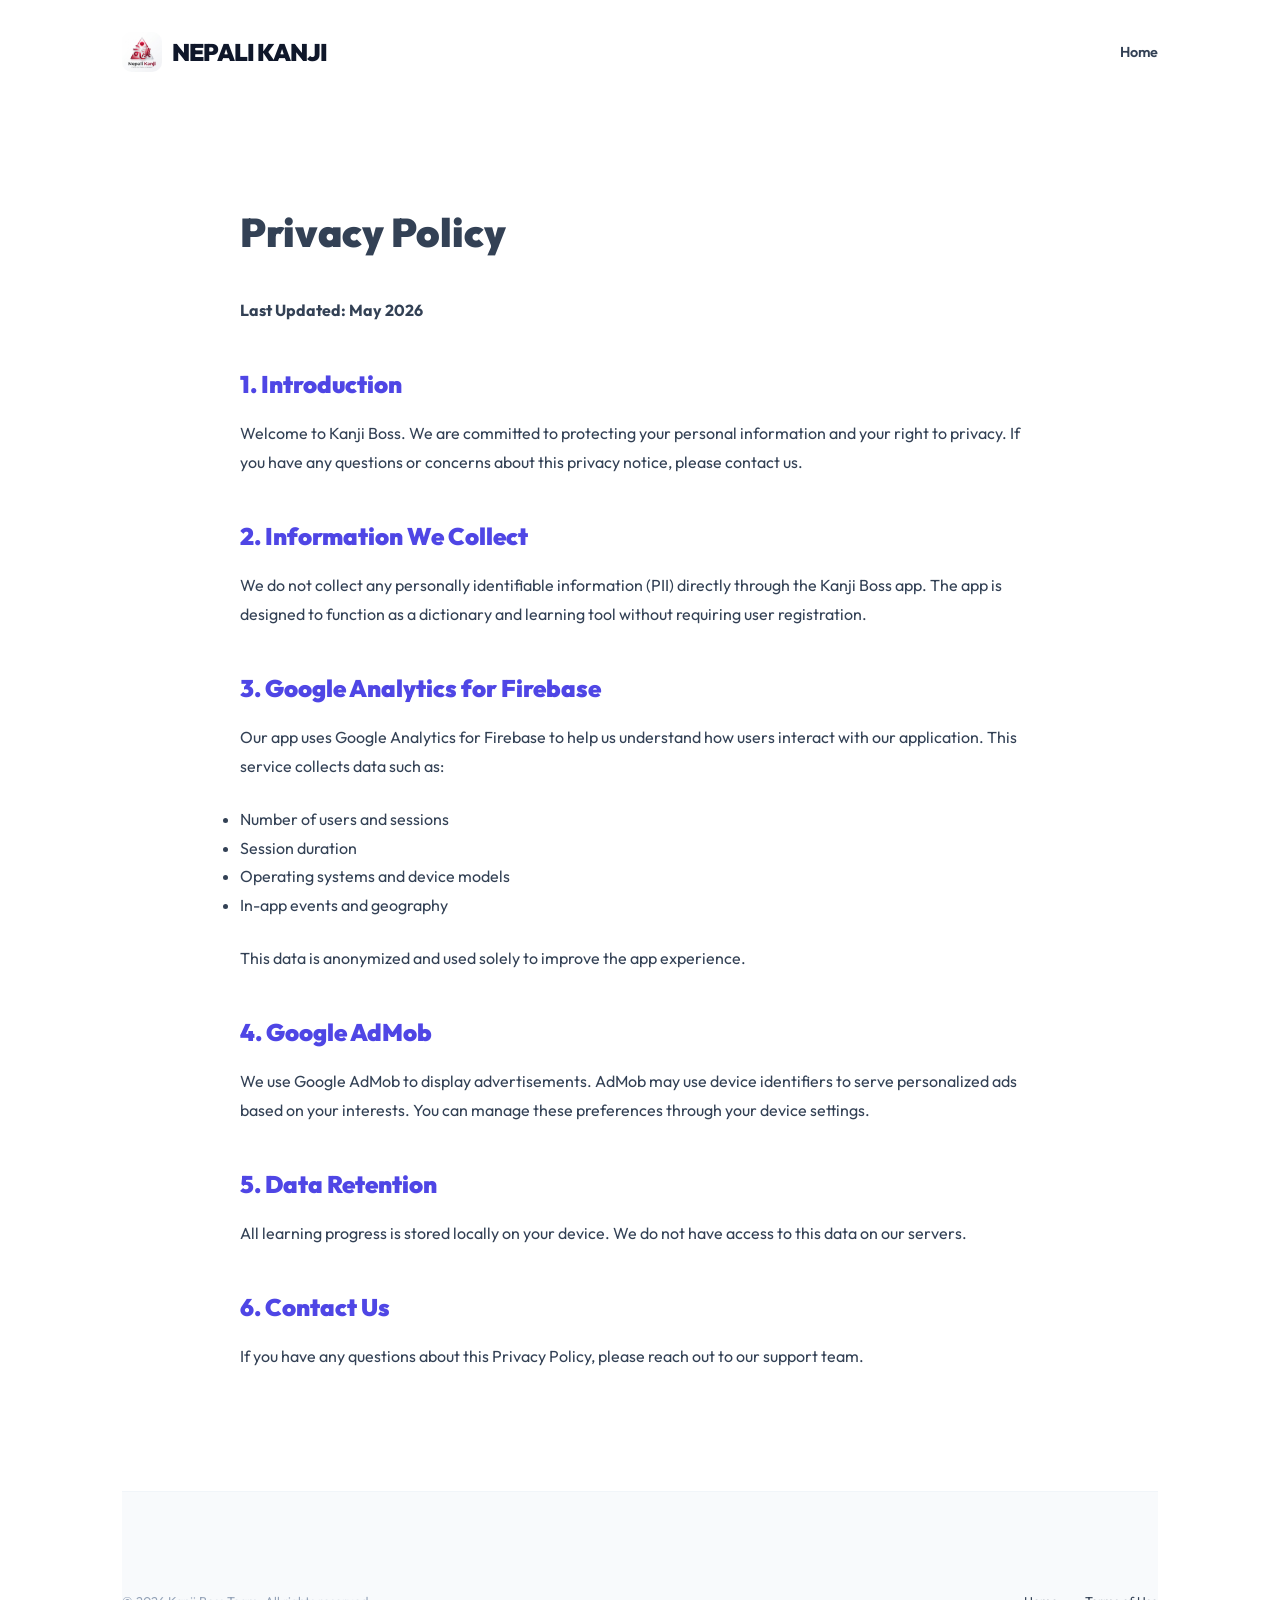
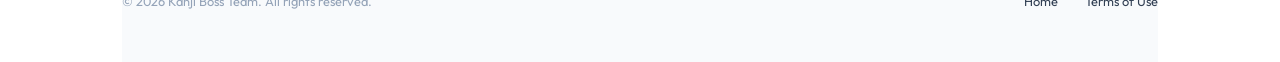
==== privacy.html @ 3126e60e "Add files via upload" ====
<!DOCTYPE html>
<html lang="en">
<head>
    <meta charset="UTF-8">
    <meta name="viewport" content="width=device-width, initial-scale=1.0">
    <title>Privacy Policy | Kanji Boss</title>
    <link rel="preconnect" href="https://fonts.googleapis.com">
    <link rel="preconnect" href="https://fonts.gstatic.com" crossorigin>
    <link href="https://fonts.googleapis.com/css2?family=Outfit:wght@100..900&display=swap" rel="stylesheet">
    <link rel="stylesheet" href="style.css">
</head>
<body>
    <div class="container">
        <header>
            <div class="logo">
                <a href="index.html" style="text-decoration: none; color: inherit; display: flex; align-items: center; gap: 10px;">
                    <img src="assets/images/logo.png" alt="Kanji Boss Logo">
                    <span>NEPALI KANJI</span>
                </a>
            </div>
            <nav>
                <a href="index.html">Home</a>
            </nav>
        </header>

        <section class="legal-content">
            <h1>Privacy Policy</h1>
            <p><strong>Last Updated: May 2026</strong></p>

            <h2>1. Introduction</h2>
            <p>Welcome to Kanji Boss. We are committed to protecting your personal information and your right to privacy. If you have any questions or concerns about this privacy notice, please contact us.</p>

            <h2>2. Information We Collect</h2>
            <p>We do not collect any personally identifiable information (PII) directly through the Kanji Boss app. The app is designed to function as a dictionary and learning tool without requiring user registration.</p>

            <h2>3. Google Analytics for Firebase</h2>
            <p>Our app uses Google Analytics for Firebase to help us understand how users interact with our application. This service collects data such as:</p>
            <ul>
                <li>Number of users and sessions</li>
                <li>Session duration</li>
                <li>Operating systems and device models</li>
                <li>In-app events and geography</li>
            </ul>
            <p>This data is anonymized and used solely to improve the app experience.</p>

            <h2>4. Google AdMob</h2>
            <p>We use Google AdMob to display advertisements. AdMob may use device identifiers to serve personalized ads based on your interests. You can manage these preferences through your device settings.</p>

            <h2>5. Data Retention</h2>
            <p>All learning progress is stored locally on your device. We do not have access to this data on our servers.</p>

            <h2>6. Contact Us</h2>
            <p>If you have any questions about this Privacy Policy, please reach out to our support team.</p>
        </section>

        <footer>
            <div class="footer-content">
                <div class="copyright">© <span id="year"></span> Kanji Boss Team. All rights reserved.</div>
                <div class="footer-links">
                    <a href="index.html">Home</a>
                    <a href="terms.html">Terms of Use</a>
                </div>
            </div>
        </footer>
    </div>
    <script>
        document.getElementById('year').textContent = new Date().getFullYear();
    </script>
</body>
</html>
---- style.css ----
:root {
    --primary: #4F46E5;
    --primary-hover: #4338CA;
    --slate-50: #F8FAFC;
    --slate-100: #F1F5F9;
    --slate-800: #1E293B;
    --slate-900: #0F172A;
    --text-main: #334155;
    --white: #FFFFFF;
}

* {
    margin: 0;
    padding: 0;
    box-sizing: border-box;
}

body {
    font-family: 'Outfit', sans-serif;
    line-height: 1.6;
    color: var(--text-main);
    background-color: var(--white);
    overflow-x: hidden;
}

.container {
    max-width: 1100px;
    margin: 0 auto;
    padding: 0 2rem;
}

/* Header */
header {
    padding: 2rem 0;
    display: flex;
    justify-content: space-between;
    align-items: center;
}

.logo {
    font-weight: 900;
    font-size: 1.5rem;
    color: var(--slate-900);
    letter-spacing: -1px;
    display: flex;
    align-items: center;
    gap: 10px;
}

.logo img {
    height: 40px;
    border-radius: 10px;
}

nav a {
    text-decoration: none;
    color: var(--text-main);
    font-weight: 600;
    margin-left: 2rem;
    font-size: 0.9rem;
    transition: color 0.2s;
}

nav a:hover {
    color: var(--primary);
}

/* Hero Section */
.hero {
    padding: 8rem 0;
    text-align: center;
    background: radial-gradient(circle at top right, #EEF2FF, transparent);
}

.hero h1 {
    font-size: 4rem;
    font-weight: 900;
    color: var(--slate-900);
    line-height: 1.1;
    margin-bottom: 1.5rem;
    letter-spacing: -2px;
}

.hero p {
    font-size: 1.25rem;
    color: var(--text-main);
    max-width: 600px;
    margin: 0 auto 2.5rem;
}

.btn {
    display: inline-block;
    background-color: var(--primary);
    color: var(--white);
    padding: 1rem 2.5rem;
    border-radius: 50px;
    text-decoration: none;
    font-weight: 800;
    transition: transform 0.2s, background-color 0.2s;
    box-shadow: 0 10px 20px rgba(79, 70, 229, 0.2);
}

.btn:hover {
    background-color: var(--primary-hover);
    transform: translateY(-2px);
}

/* Hero Image */
.hero-image {
    margin-top: 4rem;
    position: relative;
    max-width: 900px;
    margin-left: auto;
    margin-right: auto;
}

.hero-image img {
    width: 100%;
    height: auto;
    border-radius: 24px;
    box-shadow: 0 30px 60px rgba(0, 0, 0, 0.12);
    border: 1px solid rgba(255, 255, 255, 0.3);
}

/* Features */
.features {
    padding: 6rem 0;
    display: grid;
    grid-template-columns: repeat(auto-fit, minmax(300px, 1fr));
    gap: 2rem;
}

.feature-card {
    padding: 3rem;
    background: var(--slate-50);
    border-radius: 32px;
    border: 1px solid var(--slate-100);
}

.feature-card h3 {
    font-weight: 900;
    margin-bottom: 1rem;
    color: var(--slate-900);
}

/* Footer */
footer {
    padding: 6rem 0 3rem;
    background-color: var(--slate-50);
    border-top: 1px solid var(--slate-100);
}

.footer-content {
    display: flex;
    justify-content: space-between;
    align-items: center;
    flex-wrap: wrap;
    gap: 2rem;
}

.footer-links a {
    text-decoration: none;
    color: var(--text-main);
    font-size: 0.8rem;
    margin-left: 1.5rem;
}

.copyright {
    font-size: 0.8rem;
    color: #94A3B8;
}

/* Legal Pages */
.legal-content {
    padding: 6rem 0;
    max-width: 800px;
    margin: 0 auto;
}

.legal-content h1 {
    font-size: 2.5rem;
    font-weight: 900;
    margin-bottom: 2rem;
}

.legal-content h2 {
    font-size: 1.5rem;
    font-weight: 900;
    margin: 2.5rem 0 1rem;
    color: var(--primary);
}

.legal-content p, .legal-content ul {
    margin-bottom: 1.5rem;
    line-height: 1.8;
}

@media (max-width: 768px) {
    .hero h1 { font-size: 2.5rem; }
    .hero p { font-size: 1rem; }
    header { flex-direction: column; gap: 1rem; }
    nav a { margin: 0 1rem; }
}
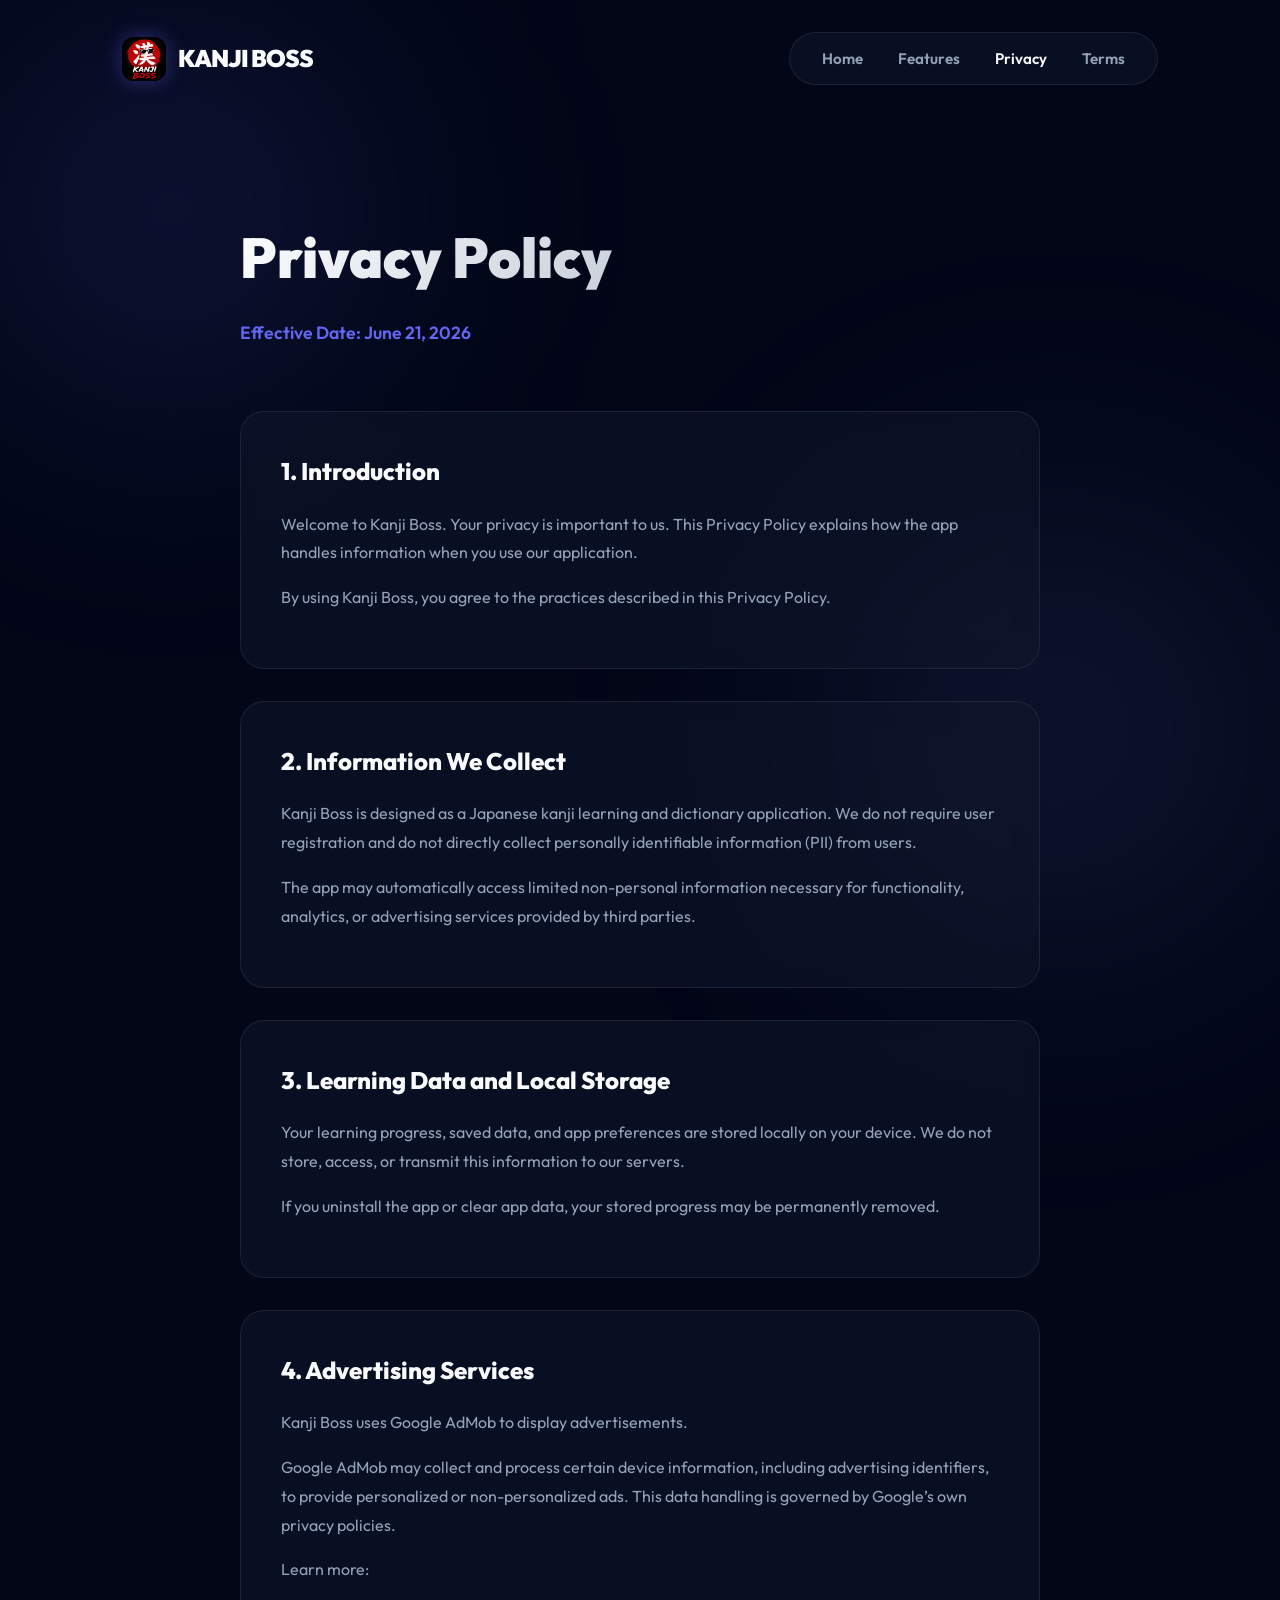
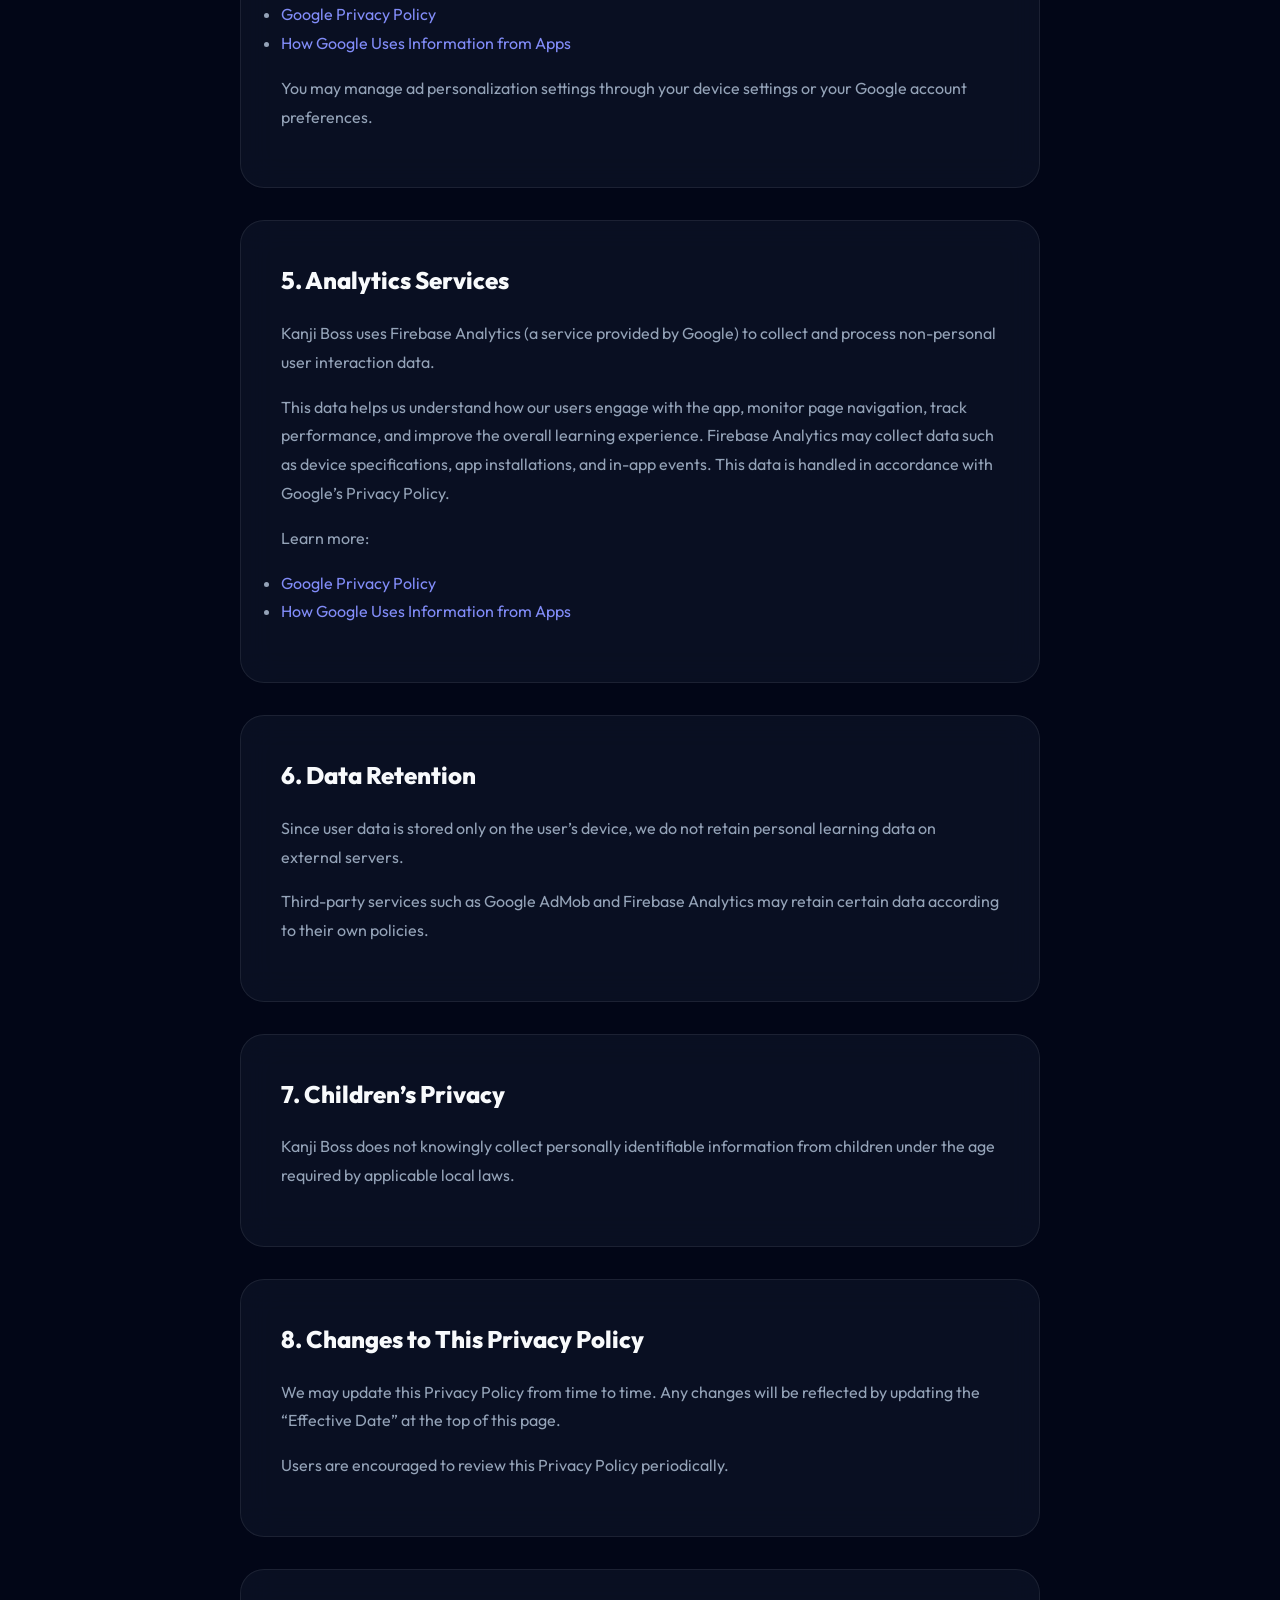
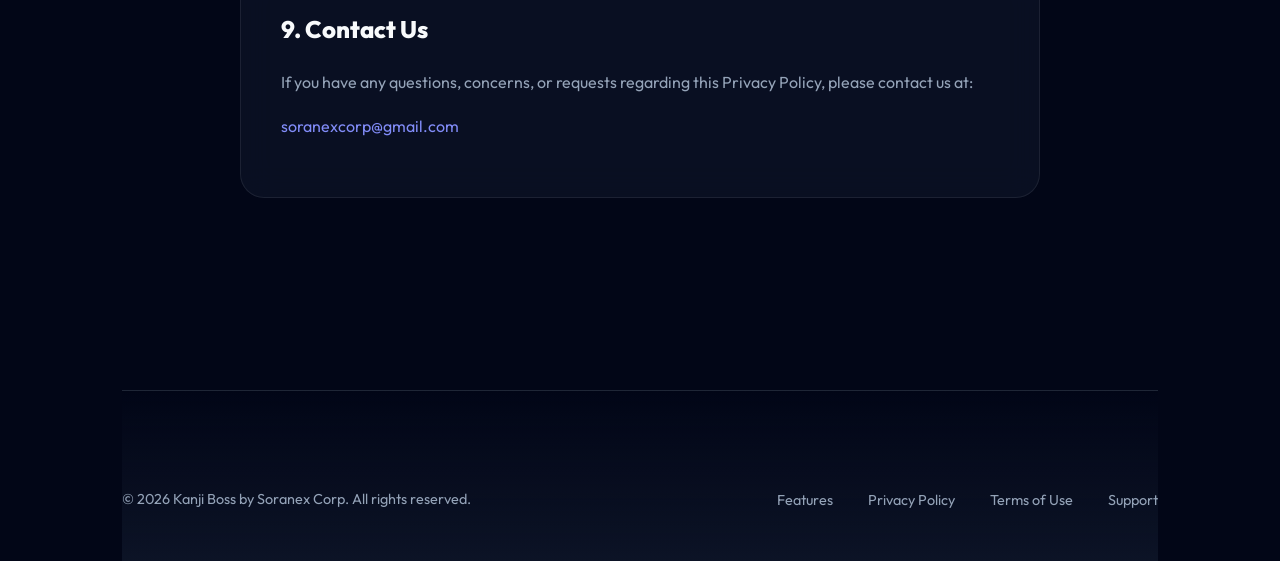
==== commit dfca1b74: "Add files via upload" ====
--- a/privacy.html
+++ b/privacy.html
@@ -6,59 +6,101 @@
     <title>Privacy Policy | Kanji Boss</title>
     <link rel="preconnect" href="https://fonts.googleapis.com">
     <link rel="preconnect" href="https://fonts.gstatic.com" crossorigin>
-    <link href="https://fonts.googleapis.com/css2?family=Outfit:wght@100..900&display=swap" rel="stylesheet">
+    <link href="https://fonts.googleapis.com/css2?family=Outfit:wght@300;400;600;800;900&display=swap" rel="stylesheet">
     <link rel="stylesheet" href="style.css">
 </head>
 <body>
     <div class="container">
         <header>
             <div class="logo">
-                <a href="index.html" style="text-decoration: none; color: inherit; display: flex; align-items: center; gap: 10px;">
-                    <img src="assets/images/logo.png" alt="Kanji Boss Logo">
-                    <span>NEPALI KANJI</span>
-                </a>
+                <img src="assets/images/logo.png" alt="Kanji Boss Logo">
+                <span>KANJI BOSS</span>
             </div>
             <nav>
                 <a href="index.html">Home</a>
+                <a href="index.html#features">Features</a>
+                <a href="privacy.html" class="active">Privacy</a>
+                <a href="terms.html">Terms</a>
             </nav>
         </header>
 
-        <section class="legal-content">
+        <main class="legal-content">
             <h1>Privacy Policy</h1>
-            <p><strong>Last Updated: May 2026</strong></p>
+            <div class="legal-meta">Effective Date: June 21, 2026</div>
 
-            <h2>1. Introduction</h2>
-            <p>Welcome to Kanji Boss. We are committed to protecting your personal information and your right to privacy. If you have any questions or concerns about this privacy notice, please contact us.</p>
+            <section class="legal-section">
+                <h2>1. Introduction</h2>
+                <p>Welcome to Kanji Boss. Your privacy is important to us. This Privacy Policy explains how the app handles information when you use our application.</p>
+                <p>By using Kanji Boss, you agree to the practices described in this Privacy Policy.</p>
+            </section>
 
-            <h2>2. Information We Collect</h2>
-            <p>We do not collect any personally identifiable information (PII) directly through the Kanji Boss app. The app is designed to function as a dictionary and learning tool without requiring user registration.</p>
+            <section class="legal-section">
+                <h2>2. Information We Collect</h2>
+                <p>Kanji Boss is designed as a Japanese kanji learning and dictionary application. We do not require user registration and do not directly collect personally identifiable information (PII) from users.</p>
+                <p>The app may automatically access limited non-personal information necessary for functionality, analytics, or advertising services provided by third parties.</p>
+            </section>
 
-            <h2>3. Google Analytics for Firebase</h2>
-            <p>Our app uses Google Analytics for Firebase to help us understand how users interact with our application. This service collects data such as:</p>
-            <ul>
-                <li>Number of users and sessions</li>
-                <li>Session duration</li>
-                <li>Operating systems and device models</li>
-                <li>In-app events and geography</li>
-            </ul>
-            <p>This data is anonymized and used solely to improve the app experience.</p>
+            <section class="legal-section">
+                <h2>3. Learning Data and Local Storage</h2>
+                <p>Your learning progress, saved data, and app preferences are stored locally on your device. We do not store, access, or transmit this information to our servers.</p>
+                <p>If you uninstall the app or clear app data, your stored progress may be permanently removed.</p>
+            </section>
 
-            <h2>4. Google AdMob</h2>
-            <p>We use Google AdMob to display advertisements. AdMob may use device identifiers to serve personalized ads based on your interests. You can manage these preferences through your device settings.</p>
+            <section class="legal-section">
+                <h2>4. Advertising Services</h2>
+                <p>Kanji Boss uses Google AdMob to display advertisements.</p>
+                <p>Google AdMob may collect and process certain device information, including advertising identifiers, to provide personalized or non-personalized ads. This data handling is governed by Google’s own privacy policies.</p>
+                <p>Learn more:</p>
+                <ul>
+                    <li><a href="https://policies.google.com/privacy" target="_blank">Google Privacy Policy</a></li>
+                    <li><a href="https://policies.google.com/technologies/partner-sites" target="_blank">How Google Uses Information from Apps</a></li>
+                </ul>
+                <p>You may manage ad personalization settings through your device settings or your Google account preferences.</p>
+            </section>
 
-            <h2>5. Data Retention</h2>
-            <p>All learning progress is stored locally on your device. We do not have access to this data on our servers.</p>
+            <section class="legal-section">
+                <h2>5. Analytics Services</h2>
+                <p>Kanji Boss uses Firebase Analytics (a service provided by Google) to collect and process non-personal user interaction data.</p>
+                <p>This data helps us understand how our users engage with the app, monitor page navigation, track performance, and improve the overall learning experience. Firebase Analytics may collect data such as device specifications, app installations, and in-app events. This data is handled in accordance with Google’s Privacy Policy.</p>
+                <p>Learn more:</p>
+                <ul>
+                    <li><a href="https://policies.google.com/privacy" target="_blank">Google Privacy Policy</a></li>
+                    <li><a href="https://policies.google.com/technologies/partner-sites" target="_blank">How Google Uses Information from Apps</a></li>
+                </ul>
+            </section>
 
-            <h2>6. Contact Us</h2>
-            <p>If you have any questions about this Privacy Policy, please reach out to our support team.</p>
-        </section>
+            <section class="legal-section">
+                <h2>6. Data Retention</h2>
+                <p>Since user data is stored only on the user’s device, we do not retain personal learning data on external servers.</p>
+                <p>Third-party services such as Google AdMob and Firebase Analytics may retain certain data according to their own policies.</p>
+            </section>
+
+            <section class="legal-section">
+                <h2>7. Children’s Privacy</h2>
+                <p>Kanji Boss does not knowingly collect personally identifiable information from children under the age required by applicable local laws.</p>
+            </section>
+
+            <section class="legal-section">
+                <h2>8. Changes to This Privacy Policy</h2>
+                <p>We may update this Privacy Policy from time to time. Any changes will be reflected by updating the “Effective Date” at the top of this page.</p>
+                <p>Users are encouraged to review this Privacy Policy periodically.</p>
+            </section>
+
+            <section class="legal-section">
+                <h2>9. Contact Us</h2>
+                <p>If you have any questions, concerns, or requests regarding this Privacy Policy, please contact us at:</p>
+                <p><a href="mailto:soranexcorp@gmail.com">soranexcorp@gmail.com</a></p>
+            </section>
+        </main>
 
         <footer>
             <div class="footer-content">
-                <div class="copyright">© <span id="year"></span> Kanji Boss Team. All rights reserved.</div>
+                <div class="copyright">© <span id="year"></span> Kanji Boss by Soranex Corp. All rights reserved.</div>
                 <div class="footer-links">
-                    <a href="index.html">Home</a>
+                    <a href="index.html#features">Features</a>
+                    <a href="privacy.html">Privacy Policy</a>
                     <a href="terms.html">Terms of Use</a>
+                    <a href="mailto:soranexcorp@gmail.com">Support</a>
                 </div>
             </div>
         </footer>
--- a/style.css
+++ b/style.css
@@ -1,12 +1,15 @@
+@import url('https://fonts.googleapis.com/css2?family=Outfit:wght@300;400;600;800;900&display=swap');
+
 :root {
-    --primary: #4F46E5;
-    --primary-hover: #4338CA;
-    --slate-50: #F8FAFC;
-    --slate-100: #F1F5F9;
-    --slate-800: #1E293B;
-    --slate-900: #0F172A;
-    --text-main: #334155;
-    --white: #FFFFFF;
+    --bg-dark: #020617; /* Very deep slate */
+    --primary: #6366F1; /* Indigo */
+    --primary-glow: rgba(99, 102, 241, 0.5);
+    --secondary: #818CF8;
+    --text-main: #F8FAFC;
+    --text-muted: #94A3B8;
+    
+    --glass-bg: rgba(15, 23, 42, 0.6);
+    --glass-border: rgba(255, 255, 255, 0.08);
 }
 
 * {
@@ -19,8 +22,34 @@
     font-family: 'Outfit', sans-serif;
     line-height: 1.6;
     color: var(--text-main);
-    background-color: var(--white);
+    background-color: var(--bg-dark);
     overflow-x: hidden;
+    position: relative;
+}
+
+/* Background gradient blobs for modern feel */
+body::before, body::after {
+    content: '';
+    position: fixed;
+    border-radius: 50%;
+    filter: blur(120px);
+    z-index: -1;
+}
+
+body::before {
+    top: -10%;
+    left: -10%;
+    width: 600px;
+    height: 600px;
+    background: radial-gradient(circle, rgba(99,102,241,0.2) 0%, rgba(2,6,23,0) 70%);
+}
+
+body::after {
+    bottom: -20%;
+    right: -10%;
+    width: 700px;
+    height: 700px;
+    background: radial-gradient(circle, rgba(129,140,248,0.15) 0%, rgba(2,6,23,0) 70%);
 }
 
 .container {
@@ -40,114 +69,155 @@
 .logo {
     font-weight: 900;
     font-size: 1.5rem;
-    color: var(--slate-900);
+    color: var(--text-main);
     letter-spacing: -1px;
     display: flex;
     align-items: center;
-    gap: 10px;
+    gap: 12px;
 }
 
 .logo img {
-    height: 40px;
-    border-radius: 10px;
+    height: 44px;
+    border-radius: 12px;
+    box-shadow: 0 0 20px rgba(99, 102, 241, 0.4);
+}
+
+nav {
+    background: var(--glass-bg);
+    backdrop-filter: blur(12px);
+    -webkit-backdrop-filter: blur(12px);
+    padding: 0.8rem 2rem;
+    border-radius: 50px;
+    border: 1px solid var(--glass-border);
 }
 
 nav a {
     text-decoration: none;
-    color: var(--text-main);
+    color: var(--text-muted);
     font-weight: 600;
     margin-left: 2rem;
-    font-size: 0.9rem;
-    transition: color 0.2s;
-}
-
-nav a:hover {
-    color: var(--primary);
+    font-size: 0.95rem;
+    transition: color 0.3s ease;
+}
+
+nav a:first-child {
+    margin-left: 0;
+}
+
+nav a:hover, nav a.active {
+    color: var(--text-main);
 }
 
 /* Hero Section */
 .hero {
     padding: 8rem 0;
     text-align: center;
-    background: radial-gradient(circle at top right, #EEF2FF, transparent);
+    position: relative;
 }
 
 .hero h1 {
-    font-size: 4rem;
+    font-size: 5rem;
     font-weight: 900;
-    color: var(--slate-900);
+    color: var(--text-main);
     line-height: 1.1;
     margin-bottom: 1.5rem;
     letter-spacing: -2px;
+    background: linear-gradient(135deg, #FFFFFF 0%, #94A3B8 100%);
+    -webkit-background-clip: text;
+    -webkit-text-fill-color: transparent;
 }
 
 .hero p {
     font-size: 1.25rem;
-    color: var(--text-main);
+    color: var(--text-muted);
     max-width: 600px;
-    margin: 0 auto 2.5rem;
+    margin: 0 auto 3rem;
 }
 
 .btn {
     display: inline-block;
-    background-color: var(--primary);
-    color: var(--white);
-    padding: 1rem 2.5rem;
+    background: linear-gradient(135deg, var(--primary) 0%, var(--secondary) 100%);
+    color: #FFFFFF;
+    padding: 1.2rem 3rem;
     border-radius: 50px;
     text-decoration: none;
     font-weight: 800;
-    transition: transform 0.2s, background-color 0.2s;
-    box-shadow: 0 10px 20px rgba(79, 70, 229, 0.2);
+    font-size: 1.1rem;
+    transition: all 0.3s cubic-bezier(0.25, 0.8, 0.25, 1);
+    box-shadow: 0 10px 30px var(--primary-glow);
+    border: 1px solid rgba(255,255,255,0.1);
 }
 
 .btn:hover {
-    background-color: var(--primary-hover);
-    transform: translateY(-2px);
-}
-
-/* Hero Image */
+    transform: translateY(-3px) scale(1.02);
+    box-shadow: 0 15px 40px rgba(99, 102, 241, 0.6);
+}
+
+/* Hero Image Floating Animation */
+@keyframes float {
+    0% { transform: translateY(0px); }
+    50% { transform: translateY(-20px); }
+    100% { transform: translateY(0px); }
+}
+
 .hero-image {
-    margin-top: 4rem;
+    margin-top: 5rem;
     position: relative;
     max-width: 900px;
     margin-left: auto;
     margin-right: auto;
+    animation: float 6s ease-in-out infinite;
 }
 
 .hero-image img {
     width: 100%;
     height: auto;
     border-radius: 24px;
-    box-shadow: 0 30px 60px rgba(0, 0, 0, 0.12);
-    border: 1px solid rgba(255, 255, 255, 0.3);
+    box-shadow: 0 30px 60px rgba(0, 0, 0, 0.5);
+    border: 1px solid var(--glass-border);
 }
 
 /* Features */
 .features {
-    padding: 6rem 0;
+    padding: 8rem 0;
     display: grid;
     grid-template-columns: repeat(auto-fit, minmax(300px, 1fr));
-    gap: 2rem;
+    gap: 2.5rem;
 }
 
 .feature-card {
     padding: 3rem;
-    background: var(--slate-50);
+    background: var(--glass-bg);
+    backdrop-filter: blur(16px);
+    -webkit-backdrop-filter: blur(16px);
     border-radius: 32px;
-    border: 1px solid var(--slate-100);
+    border: 1px solid var(--glass-border);
+    transition: transform 0.4s ease, border-color 0.4s ease;
+}
+
+.feature-card:hover {
+    transform: translateY(-10px);
+    border-color: rgba(99, 102, 241, 0.4);
+    box-shadow: 0 20px 40px rgba(0,0,0,0.3), inset 0 0 20px rgba(99, 102, 241, 0.05);
 }
 
 .feature-card h3 {
     font-weight: 900;
+    font-size: 1.5rem;
     margin-bottom: 1rem;
-    color: var(--slate-900);
+    color: var(--text-main);
+}
+
+.feature-card p {
+    color: var(--text-muted);
 }
 
 /* Footer */
 footer {
     padding: 6rem 0 3rem;
-    background-color: var(--slate-50);
-    border-top: 1px solid var(--slate-100);
+    margin-top: 4rem;
+    background: linear-gradient(to top, rgba(15,23,42,0.8) 0%, transparent 100%);
+    border-top: 1px solid var(--glass-border);
 }
 
 .footer-content {
@@ -160,14 +230,19 @@
 
 .footer-links a {
     text-decoration: none;
-    color: var(--text-main);
-    font-size: 0.8rem;
-    margin-left: 1.5rem;
+    color: var(--text-muted);
+    font-size: 0.9rem;
+    margin-left: 2rem;
+    transition: color 0.2s;
+}
+
+.footer-links a:hover {
+    color: var(--text-main);
 }
 
 .copyright {
-    font-size: 0.8rem;
-    color: #94A3B8;
+    font-size: 0.9rem;
+    color: var(--text-muted);
 }
 
 /* Legal Pages */
@@ -178,26 +253,66 @@
 }
 
 .legal-content h1 {
-    font-size: 2.5rem;
+    font-size: 3.5rem;
     font-weight: 900;
+    margin-bottom: 1rem;
+    background: linear-gradient(135deg, #FFFFFF 0%, #94A3B8 100%);
+    -webkit-background-clip: text;
+    -webkit-text-fill-color: transparent;
+}
+
+.legal-meta {
+    color: var(--primary);
+    font-weight: 600;
+    margin-bottom: 4rem;
+    font-size: 1.1rem;
+}
+
+.legal-section {
+    background: var(--glass-bg);
+    backdrop-filter: blur(16px);
+    -webkit-backdrop-filter: blur(16px);
+    border-radius: 24px;
+    border: 1px solid var(--glass-border);
+    padding: 2.5rem;
     margin-bottom: 2rem;
-}
-
-.legal-content h2 {
+    transition: border-color 0.3s;
+}
+
+.legal-section:hover {
+    border-color: rgba(99, 102, 241, 0.3);
+}
+
+.legal-section h2 {
     font-size: 1.5rem;
-    font-weight: 900;
-    margin: 2.5rem 0 1rem;
-    color: var(--primary);
-}
-
-.legal-content p, .legal-content ul {
-    margin-bottom: 1.5rem;
+    font-weight: 800;
+    margin-bottom: 1.2rem;
+    color: var(--text-main);
+}
+
+.legal-section p, .legal-section ul {
+    color: var(--text-muted);
+    margin-bottom: 1rem;
     line-height: 1.8;
 }
 
+.legal-section a {
+    color: var(--secondary);
+    text-decoration: none;
+    transition: opacity 0.2s;
+}
+
+.legal-section a:hover {
+    opacity: 0.8;
+    text-decoration: underline;
+}
+
 @media (max-width: 768px) {
-    .hero h1 { font-size: 2.5rem; }
+    .hero h1 { font-size: 3rem; }
     .hero p { font-size: 1rem; }
-    header { flex-direction: column; gap: 1rem; }
-    nav a { margin: 0 1rem; }
-}
+    header { flex-direction: column; gap: 2rem; }
+    nav { width: 100%; display: flex; justify-content: space-between; padding: 1rem; }
+    nav a { margin-left: 0; }
+    .legal-content h1 { font-size: 2.5rem; }
+    .legal-section { padding: 1.5rem; }
+}
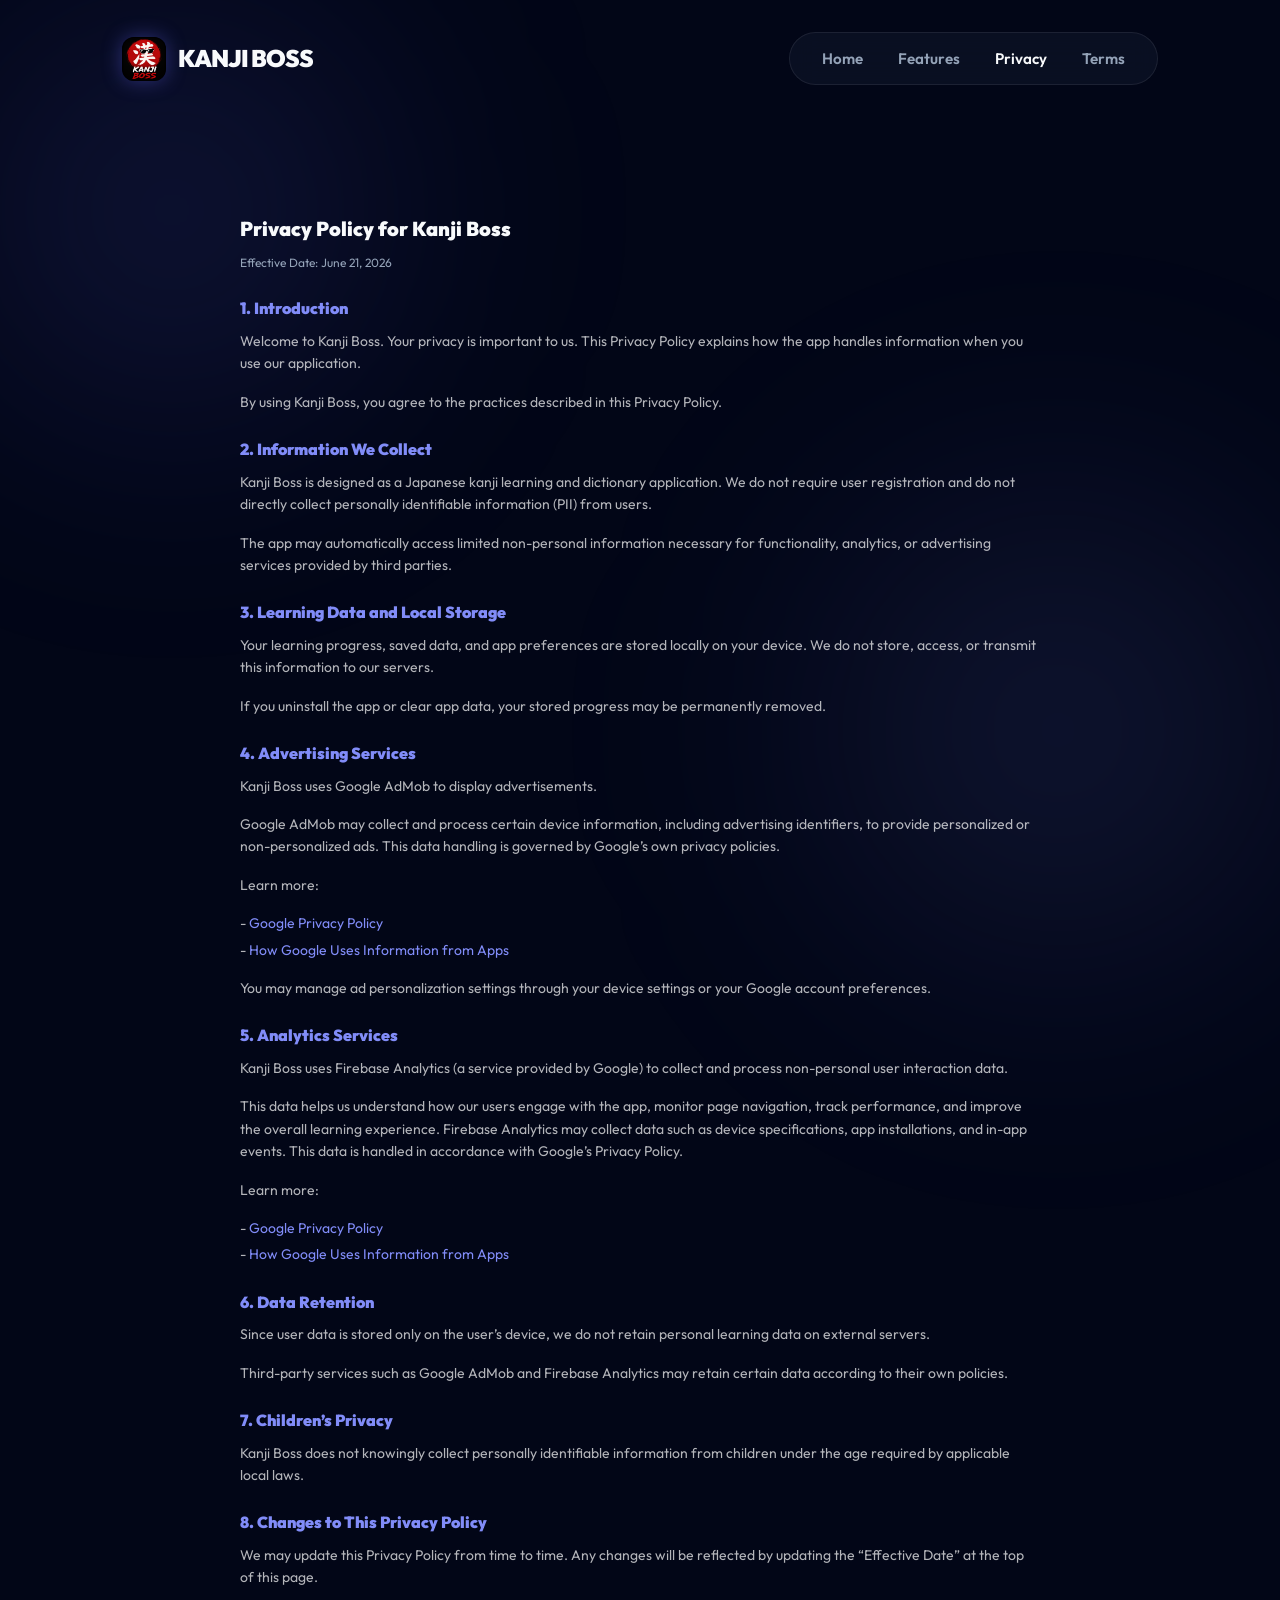
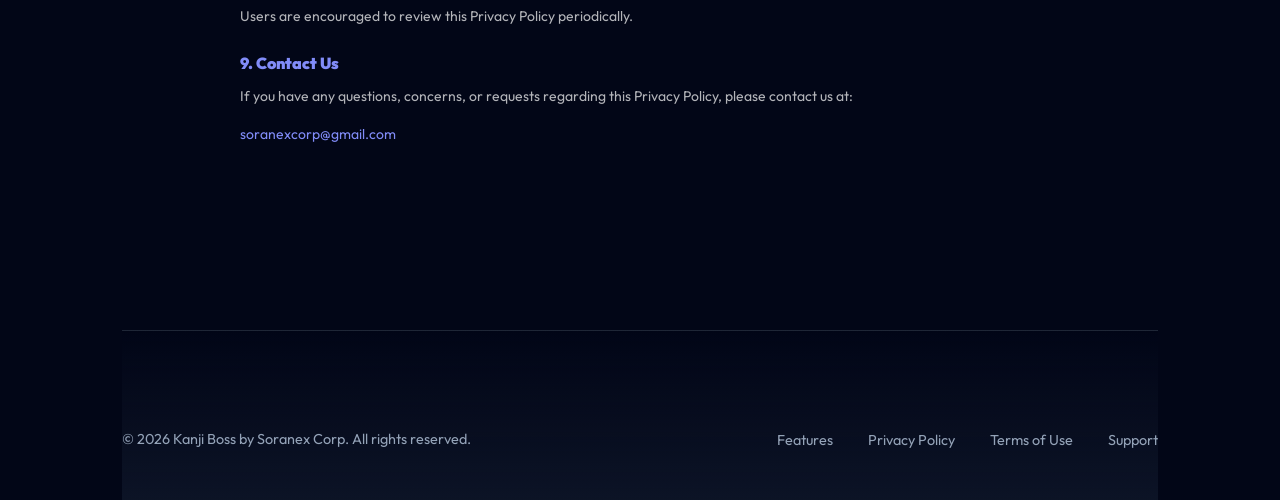
==== commit 141aac1f: "Add files via upload" ====
--- a/privacy.html
+++ b/privacy.html
@@ -25,7 +25,7 @@
         </header>
 
         <main class="legal-content">
-            <h1>Privacy Policy</h1>
+            <h1>Privacy Policy for Kanji Boss</h1>
             <div class="legal-meta">Effective Date: June 21, 2026</div>
 
             <section class="legal-section">
--- a/style.css
+++ b/style.css
@@ -245,7 +245,7 @@
     color: var(--text-muted);
 }
 
-/* Legal Pages */
+/* Legal Pages (Styled to match the Flutter App's exact layout) */
 .legal-content {
     padding: 6rem 0;
     max-width: 800px;
@@ -253,47 +253,46 @@
 }
 
 .legal-content h1 {
-    font-size: 3.5rem;
-    font-weight: 900;
-    margin-bottom: 1rem;
-    background: linear-gradient(135deg, #FFFFFF 0%, #94A3B8 100%);
-    -webkit-background-clip: text;
-    -webkit-text-fill-color: transparent;
+    font-size: 20px;
+    font-weight: 900;
+    margin-bottom: 8px;
+    color: var(--text-main);
 }
 
 .legal-meta {
-    color: var(--primary);
-    font-weight: 600;
-    margin-bottom: 4rem;
-    font-size: 1.1rem;
+    color: var(--text-muted);
+    font-size: 12px;
+    margin-bottom: 24px;
 }
 
 .legal-section {
-    background: var(--glass-bg);
-    backdrop-filter: blur(16px);
-    -webkit-backdrop-filter: blur(16px);
-    border-radius: 24px;
-    border: 1px solid var(--glass-border);
-    padding: 2.5rem;
-    margin-bottom: 2rem;
-    transition: border-color 0.3s;
-}
-
-.legal-section:hover {
-    border-color: rgba(99, 102, 241, 0.3);
+    margin-bottom: 24px;
 }
 
 .legal-section h2 {
-    font-size: 1.5rem;
-    font-weight: 800;
-    margin-bottom: 1.2rem;
-    color: var(--text-main);
+    font-size: 16px;
+    font-weight: 900;
+    margin-bottom: 8px;
+    color: #818CF8; /* Dark mode primary color from app */
 }
 
 .legal-section p, .legal-section ul {
-    color: var(--text-muted);
-    margin-bottom: 1rem;
-    line-height: 1.8;
+    color: rgba(255, 255, 255, 0.7); /* white70 from app */
+    font-size: 14px;
+    margin-bottom: 16px;
+    line-height: 1.6;
+}
+
+.legal-section ul {
+    list-style-type: none;
+}
+
+.legal-section li {
+    margin-bottom: 4px;
+}
+
+.legal-section li::before {
+    content: "- ";
 }
 
 .legal-section a {
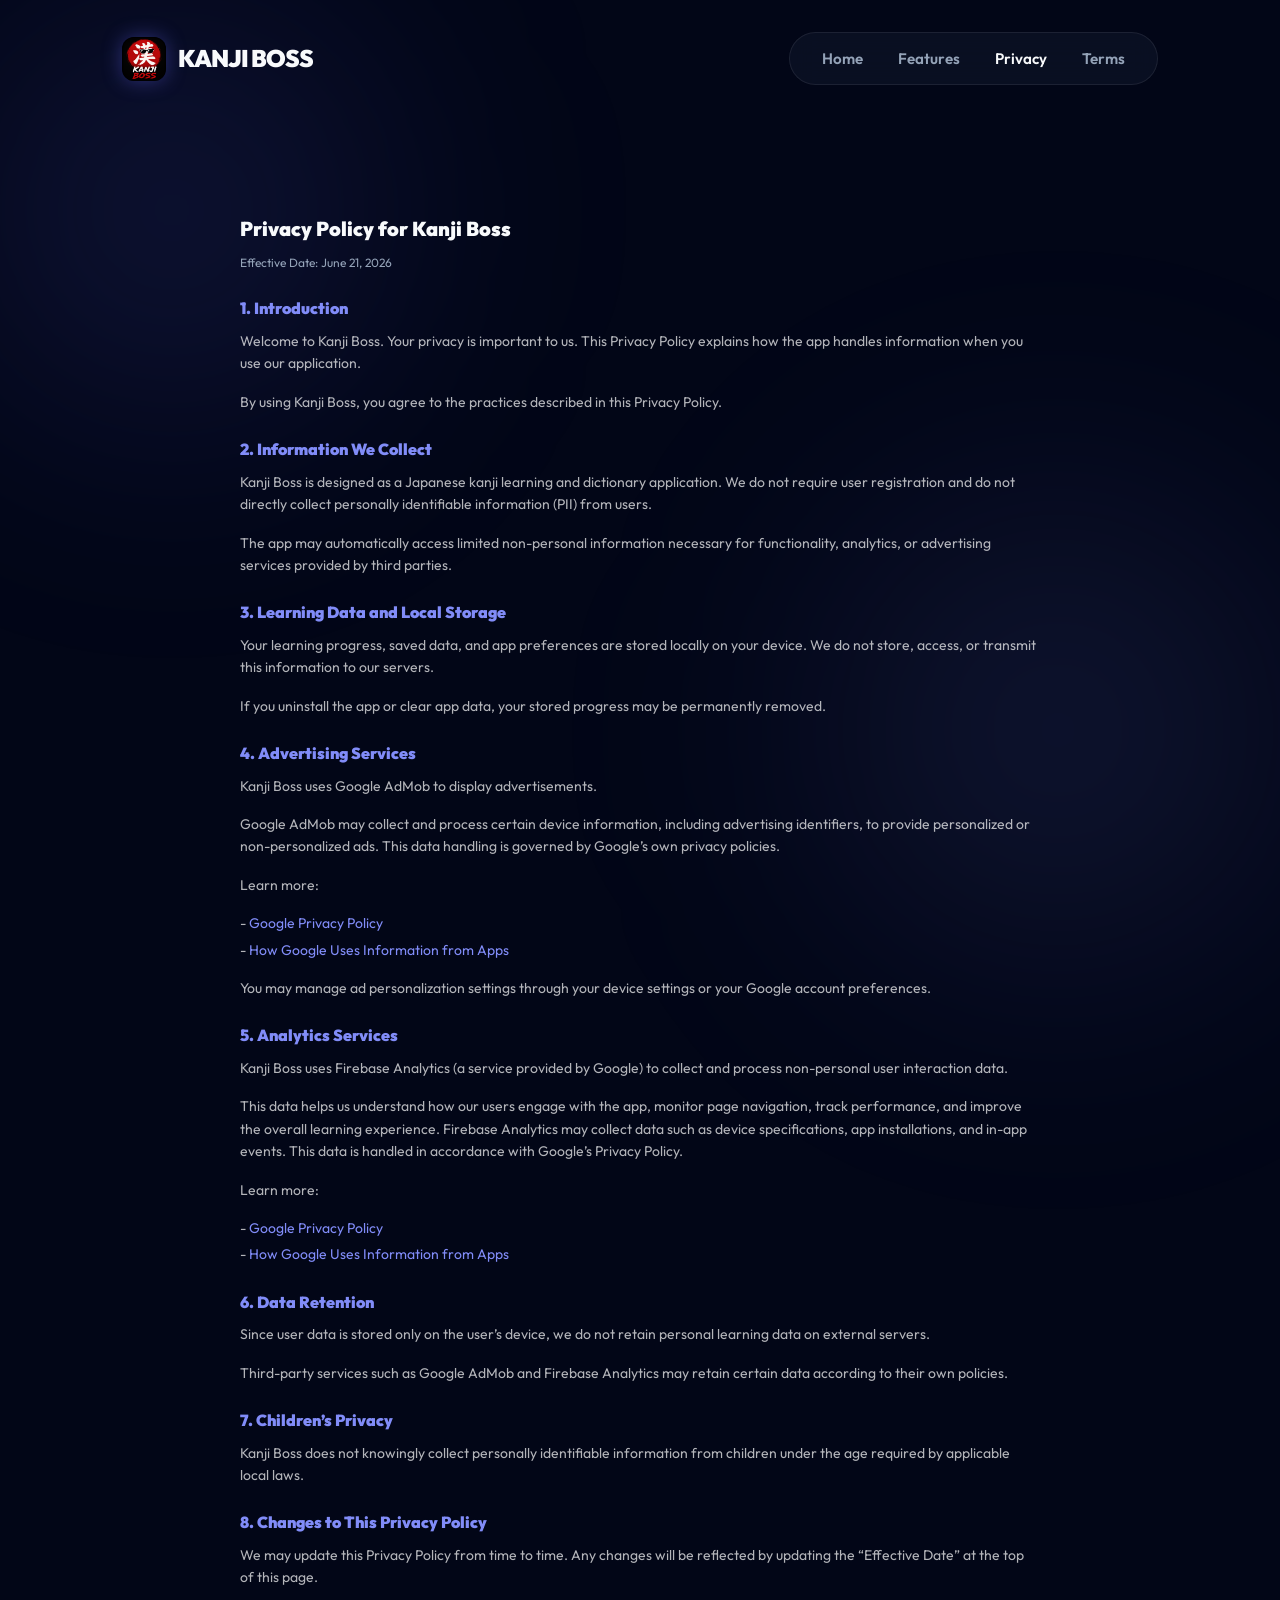
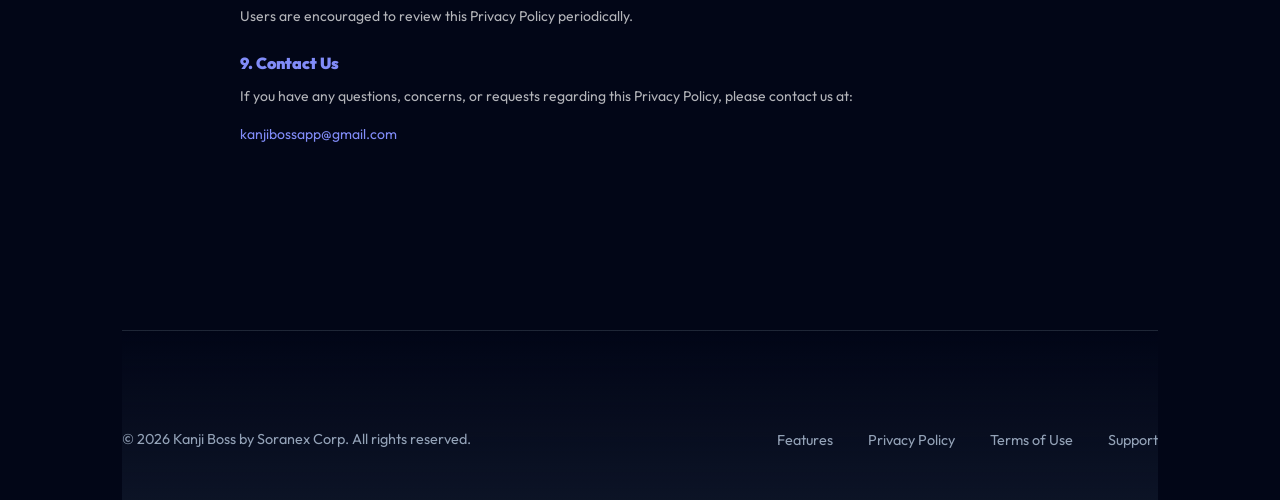
==== commit 1a66e1a4: "Update privacy.html" ====
--- a/privacy.html
+++ b/privacy.html
@@ -89,7 +89,7 @@
             <section class="legal-section">
                 <h2>9. Contact Us</h2>
                 <p>If you have any questions, concerns, or requests regarding this Privacy Policy, please contact us at:</p>
-                <p><a href="mailto:soranexcorp@gmail.com">soranexcorp@gmail.com</a></p>
+                <p><a href="mailto:kanjibossapp@gmail.com">kanjibossapp@gmail.com</a></p>
             </section>
         </main>
 
@@ -100,7 +100,7 @@
                     <a href="index.html#features">Features</a>
                     <a href="privacy.html">Privacy Policy</a>
                     <a href="terms.html">Terms of Use</a>
-                    <a href="mailto:soranexcorp@gmail.com">Support</a>
+                    <a href="mailto:kanjibossapp@gmail.com">Support</a>
                 </div>
             </div>
         </footer>
